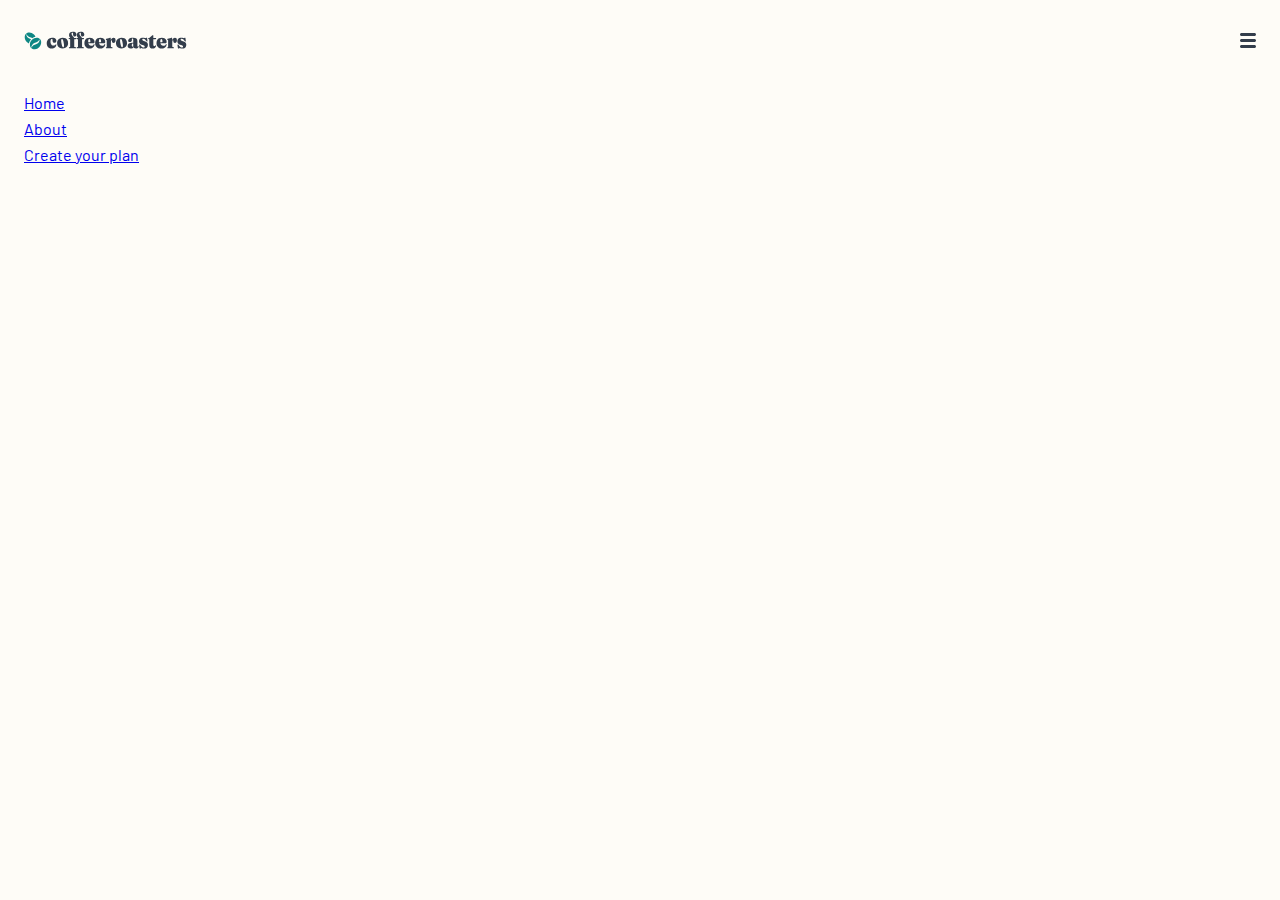
==== index.html @ bbe80b3e "initial commit" ====
<!DOCTYPE html>
<html lang="en">

<head>
  <meta charset="UTF-8">
  <meta http-equiv="X-UA-Compatible" content="IE=edge">
  <meta name="viewport" content="width=device-width, initial-scale=1.0">
  <title>Project</title>

  <link rel="stylesheet" href="css/normalize.mini.css">
  <link rel="stylesheet" href="css/styles.css">

</head>

<body>
  <div class="container">
    <header class="site-header site-header--open">
<a href="index.html" class="site-header__logo">
  <img class="site-header__logo-img" src="./img/logo-dark.svg" alt="logo of Coffee roasters" width="163" height="18">
</a>
<button class="site-header__toggler" type="button" aria-label="Site navigation toggler"></button>

<nav class="site-header__sitenav sitenav">
  <ul class="sitenav-list">
    <li class="sitenav-item">
      <a href="#" class="sitenav-link">Home</a>
    </li>
    <li class="sitenav-item">
      <a href="#" class="sitenav-link">About</a>
    </li>
    <li class="sitenav-item">
      <a href="#" class="sitenav-link">Create your plan</a>
    </li>
  </ul>
</nav>
    </header>
  </div>


<main class="site-main">
<section></section>


</main>

</body>

</html>
---- css/styles.css ----
@font-face {
  font-family: "Barlow";
  src: url("../fonts/Barlow-Regular.woff2") format("woff2"),
  url("../fonts/Barlow-Regular.woff") format("woff");
  font-weight: normal;
  font-style: normal;
  font-display: swap;
}

@font-face {
  font-family: "Fraunces";
  src: url("../fonts/Fraunces9pt-Black.woff2") format("woff2"),
  url("../fonts/Fraunces9pt-Black.woff") format("woff");
  font-weight: 900;
  font-style: normal;
  font-display: swap;
}

@font-face {
  font-family: "Barlow";
  src: url("../fonts/Barlow-Bold.woff2") format("woff2"),
  url("../fonts/Barlow-Bold.woff") format("woff");
  font-weight: bold;
  font-style: normal;
  font-display: swap;
}




:root{
--color-white:#fff;
--dark-cyan:#0E8784;
--dark-grey-blue:#333D4B;
--pale-orange:#FDD6BA;
--light-cream:#FEFCF7;
--grey:#83888F;

}

html {
  box-sizing: border-box;
  height: 100%;
  scroll-behavior: smooth;
}

*,
*::before,
*::after {
  box-sizing: inherit;
}

.container {
  width: 100%;
  max-width: 1320px;
  margin-left: auto;
  margin-right: auto;
  padding-left: 24px;
  padding-right: 24px;
}

body {
  display: flex;
  flex-direction: column;
  height: 100%;
  padding: 0;
  margin: 0;
  font-family:"Barlow", "Arial", sans-serif;
  font-style: normal;
font-weight: normal;
font-size: 16px;
line-height: 26px;
color: var(--dark-grey-blue);
  background-color: #FEFCF7;
}

img {
  max-width: 100%;
  height: auto;
}

.visually-hidden {
  position: absolute;
  width: 1px;
  height: 1px;
  margin: -1px;
  border: 0;
  padding: 0;
  clip: rect(0 0 0 0);
  overflow: hidden;
}


/* SITE-HEADER */
.site-header {
  position: relative;
  z-index: 1;
  display: flex;
  align-items: center;
  justify-content: space-between;
padding-top: 31px;
padding-bottom: 40px;
}
.site-header__logo {
  text-decoration: none;
}
.site-header__logo-img {
  display: block;
}
.site-header__toggler {
  width: 16px;
  height: 16px;
  padding: 0;
  border: 0;
  background-color: transparent;
  background-image: url("../img/hamburger-menu-icon.svg");
  background-repeat: no-repeat;
  background-position: center center;
background-size: contain;
cursor: pointer;
}

.site-header__sitenav{
  display: none;
}
.site-header--open .site-header__sitenav{
  display: block;
}

/* SITENAV */
.sitenav {
  position: absolute;
  z-index: 1;
  top:100%;
  left: -24px;
right: -24px;
padding-left: 24px;
padding-right: 24px;
}
.sitenav-list {
  padding: 0;
  margin: 0;
  list-style: none;
}
.sitenav-item {
}
.sitenav-link {
}
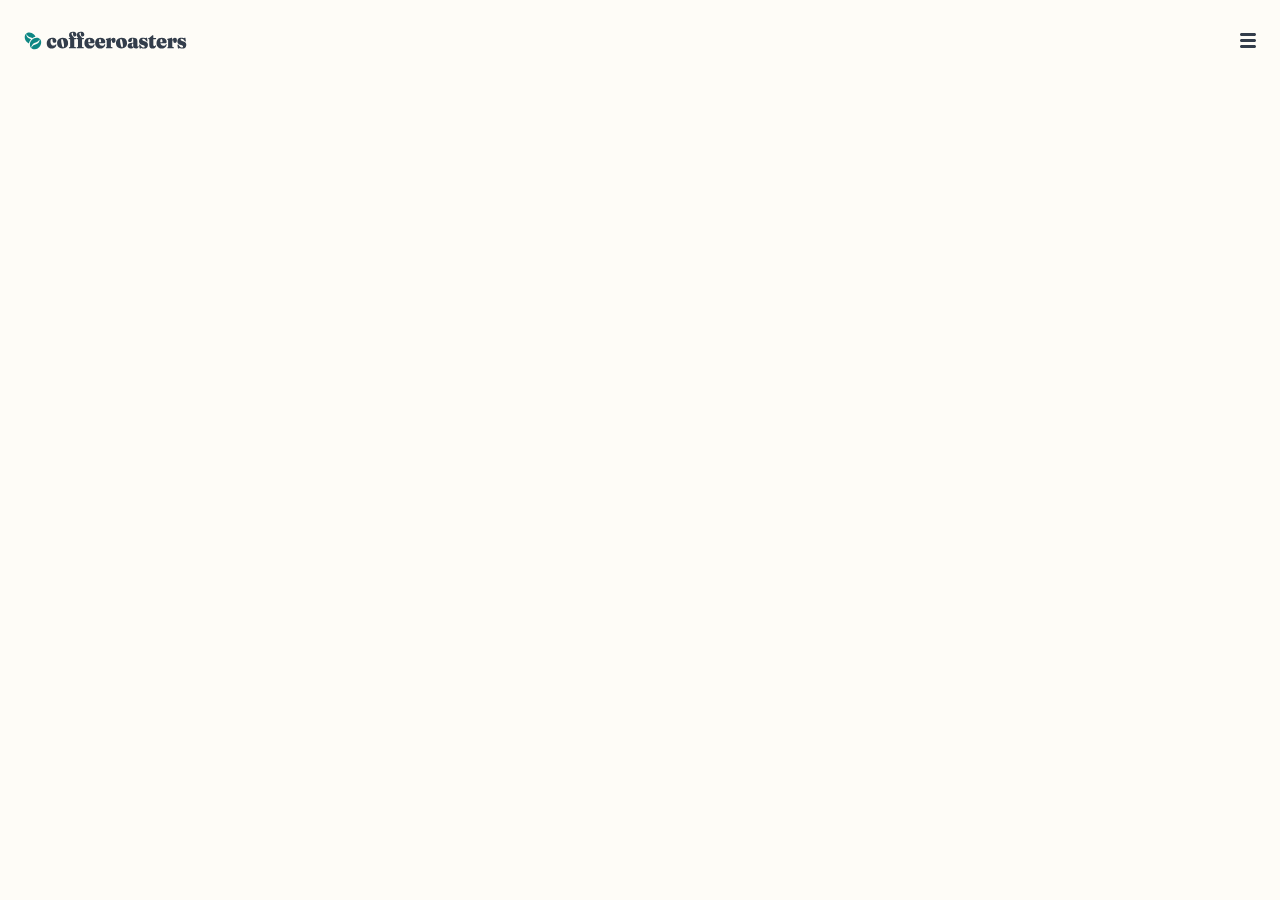
==== commit b34a6559: "add site header" ====
--- a/index.html
+++ b/index.html
@@ -14,11 +14,11 @@
 
 <body>
   <div class="container">
-    <header class="site-header site-header--open">
+    <header class="site-header">
 <a href="index.html" class="site-header__logo">
   <img class="site-header__logo-img" src="./img/logo-dark.svg" alt="logo of Coffee roasters" width="163" height="18">
 </a>
-<button class="site-header__toggler" type="button" aria-label="Site navigation toggler"></button>
+<button class="site-header__toggler js-side-header-toggler" type="button" aria-label="Site navigation toggler"></button>
 
 <nav class="site-header__sitenav sitenav">
   <ul class="sitenav-list">
@@ -43,6 +43,8 @@
 
 </main>
 
+
+<script src="./js/main.js"></script>
 </body>
 
 </html>--- a/css/styles.css
+++ b/css/styles.css
@@ -36,6 +36,7 @@
 --pale-orange:#FDD6BA;
 --light-cream:#FEFCF7;
 --grey:#83888F;
+--font-family-fancy:"Fraunces", "New Times Roman", serif;
 
 }
 
@@ -121,6 +122,10 @@
 cursor: pointer;
 }
 
+.site-header--open .site-header__toggler{
+  background-image: url("../img/close-icon.svg");
+}
+
 .site-header__sitenav{
   display: none;
 }
@@ -133,17 +138,33 @@
   position: absolute;
   z-index: 1;
   top:100%;
+  height: calc(100vh - 90px);
+  overflow: auto;
   left: -24px;
 right: -24px;
-padding-left: 24px;
-padding-right: 24px;
+padding: 40px 24px;
+font-family: var(--font-family-fancy);
+font-weight: 900;
+text-align: center;
+font-size: 24px;
+line-height: 32px;
+background-image: linear-gradient(0deg, rgba(254, 252, 247, 0.5) 0%, #FEFCF7 55.94%);
 }
 .sitenav-list {
   padding: 0;
   margin: 0;
   list-style: none;
 }
-.sitenav-item {
+.sitenav-item:not(:last-child) {
+margin-bottom: 32px;
 }
 .sitenav-link {
+  display: inline-block;
+  text-decoration: none;
+color: var(--dark-grey-blue);
+text-transform: capitalize;
+}
+
+.sitenav-link:active{
+  opacity: .6;
 }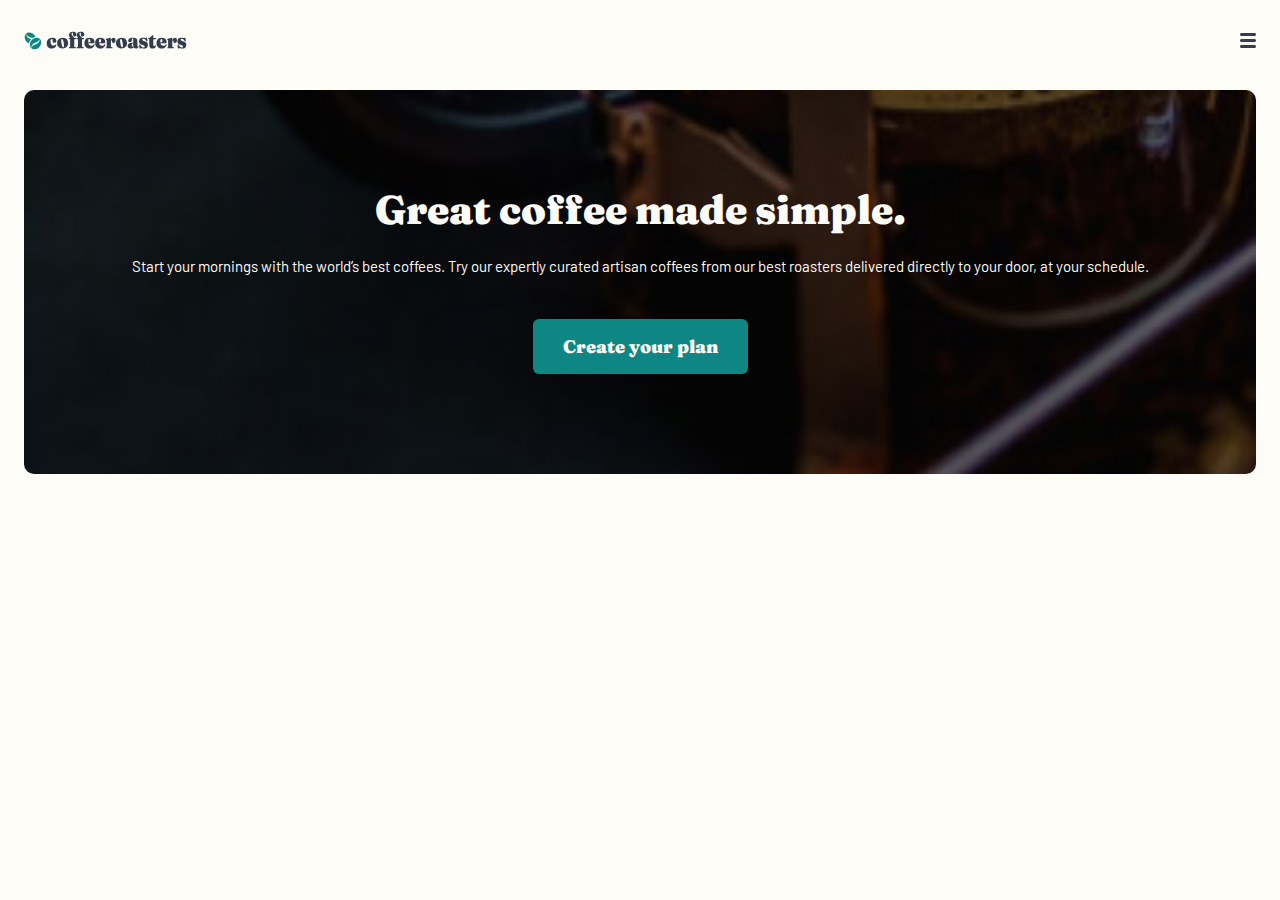
==== commit c8e252e9: "add hero section" ====
--- a/index.html
+++ b/index.html
@@ -1,5 +1,5 @@
 <!DOCTYPE html>
-<html lang="en">
+<html class="page" lang="en">
 
 <head>
   <meta charset="UTF-8">
@@ -12,14 +12,15 @@
 
 </head>
 
-<body>
-  <div class="container">
+<body class="page__body">
+  <div class="page__container container">
+    <!-- SITE-HEADER -->
     <header class="site-header">
 <a href="index.html" class="site-header__logo">
   <img class="site-header__logo-img" src="./img/logo-dark.svg" alt="logo of Coffee roasters" width="163" height="18">
 </a>
 <button class="site-header__toggler js-side-header-toggler" type="button" aria-label="Site navigation toggler"></button>
-
+<!-- NAV -->
 <nav class="site-header__sitenav sitenav">
   <ul class="sitenav-list">
     <li class="sitenav-item">
@@ -34,16 +35,24 @@
   </ul>
 </nav>
     </header>
+
+<!-- SITE-CONTENT -->
+    <main class="site-main">
+<div class="hero">
+  <div class="hero__content">
+    <h1 class="hero__heading">Great coffee made simple.</h1>
+    <p class="hero__text">Start your mornings with the world’s best coffees. Try our expertly curated artisan coffees from our best roasters delivered directly to your door, at your schedule.</p>
+    <a class="button" href="#">Create your plan</a>
   </div>
+</div>
 
 
-<main class="site-main">
-<section></section>
+    </main>
 
+    <footer class="site-footer">
 
-</main>
-
-
+    </footer>
+  </div>
 <script src="./js/main.js"></script>
 </body>
 
--- a/css/styles.css
+++ b/css/styles.css
@@ -37,6 +37,7 @@
 --light-cream:#FEFCF7;
 --grey:#83888F;
 --font-family-fancy:"Fraunces", "New Times Roman", serif;
+--font-family-barlow:"Barlow", "Arial", sans-serif;
 
 }
 
@@ -54,7 +55,7 @@
 
 .container {
   width: 100%;
-  max-width: 1320px;
+  max-width: 1328px;
   margin-left: auto;
   margin-right: auto;
   padding-left: 24px;
@@ -70,8 +71,8 @@
   font-family:"Barlow", "Arial", sans-serif;
   font-style: normal;
 font-weight: normal;
-font-size: 16px;
-line-height: 26px;
+font-size: 15px;
+line-height: 25px;
 color: var(--dark-grey-blue);
   background-color: #FEFCF7;
 }
@@ -92,7 +93,35 @@
   overflow: hidden;
 }
 
-
+/* BUTTON */
+.button{
+  display: inline-block;
+  padding: 15px 30px;
+  border: 0;
+  border-radius: 6px;
+  background-color: var(--dark-cyan);
+  text-decoration: none;
+  font-size: 18px;
+  font-family: var(--font-family-fancy);
+  color: var(--light-cream);
+transition: background-color .3s ease,
+opacity .3s ease;
+}
+
+.button:hover{
+  background-color: #66D2CF;
+}
+.button:active{
+  opacity: .6;
+}
+
+
+/* PAGE */
+.page__container{
+  flex-grow: 1;
+  display: flex;
+  flex-direction: column;
+}
 /* SITE-HEADER */
 .site-header {
   position: relative;
@@ -167,4 +196,54 @@
 
 .sitenav-link:active{
   opacity: .6;
+}
+
+/* HERO */
+.hero{
+  padding: 100px 24px;
+  border-radius: 10px;
+  background-image: url("../img/hero-mobile-bg.jpg");
+  background-repeat: no-repeat;
+  background-size: cover;
+  background-position: center center;
+}
+
+.hero__content{
+text-align: center;
+color: var(--light-cream);
+
+}
+
+.hero__heading{
+  margin-top: 0;
+  margin-bottom: 24px;
+font-size: 40px;
+line-height: 1;
+font-family: var(--font-family-fancy);
+}
+.hero__text{
+  margin-top: 0;
+  margin-bottom: 40px;
+
+}
+
+
+
+
+
+
+
+
+@media
+only screen and (-webkit-min-device-pixel-ratio: 2),
+only screen and (   min--moz-device-pixel-ratio: 2),
+only screen and (     -o-min-device-pixel-ratio: 2/1),
+only screen and (        min-device-pixel-ratio: 2),
+only screen and (                min-resolution: 192dpi),
+only screen and (                min-resolution: 2dppx) {
+/* HERO */
+.hero{
+  background-image: url("../img/hero-mobile-bg@2x.jpg");
+}
+
 }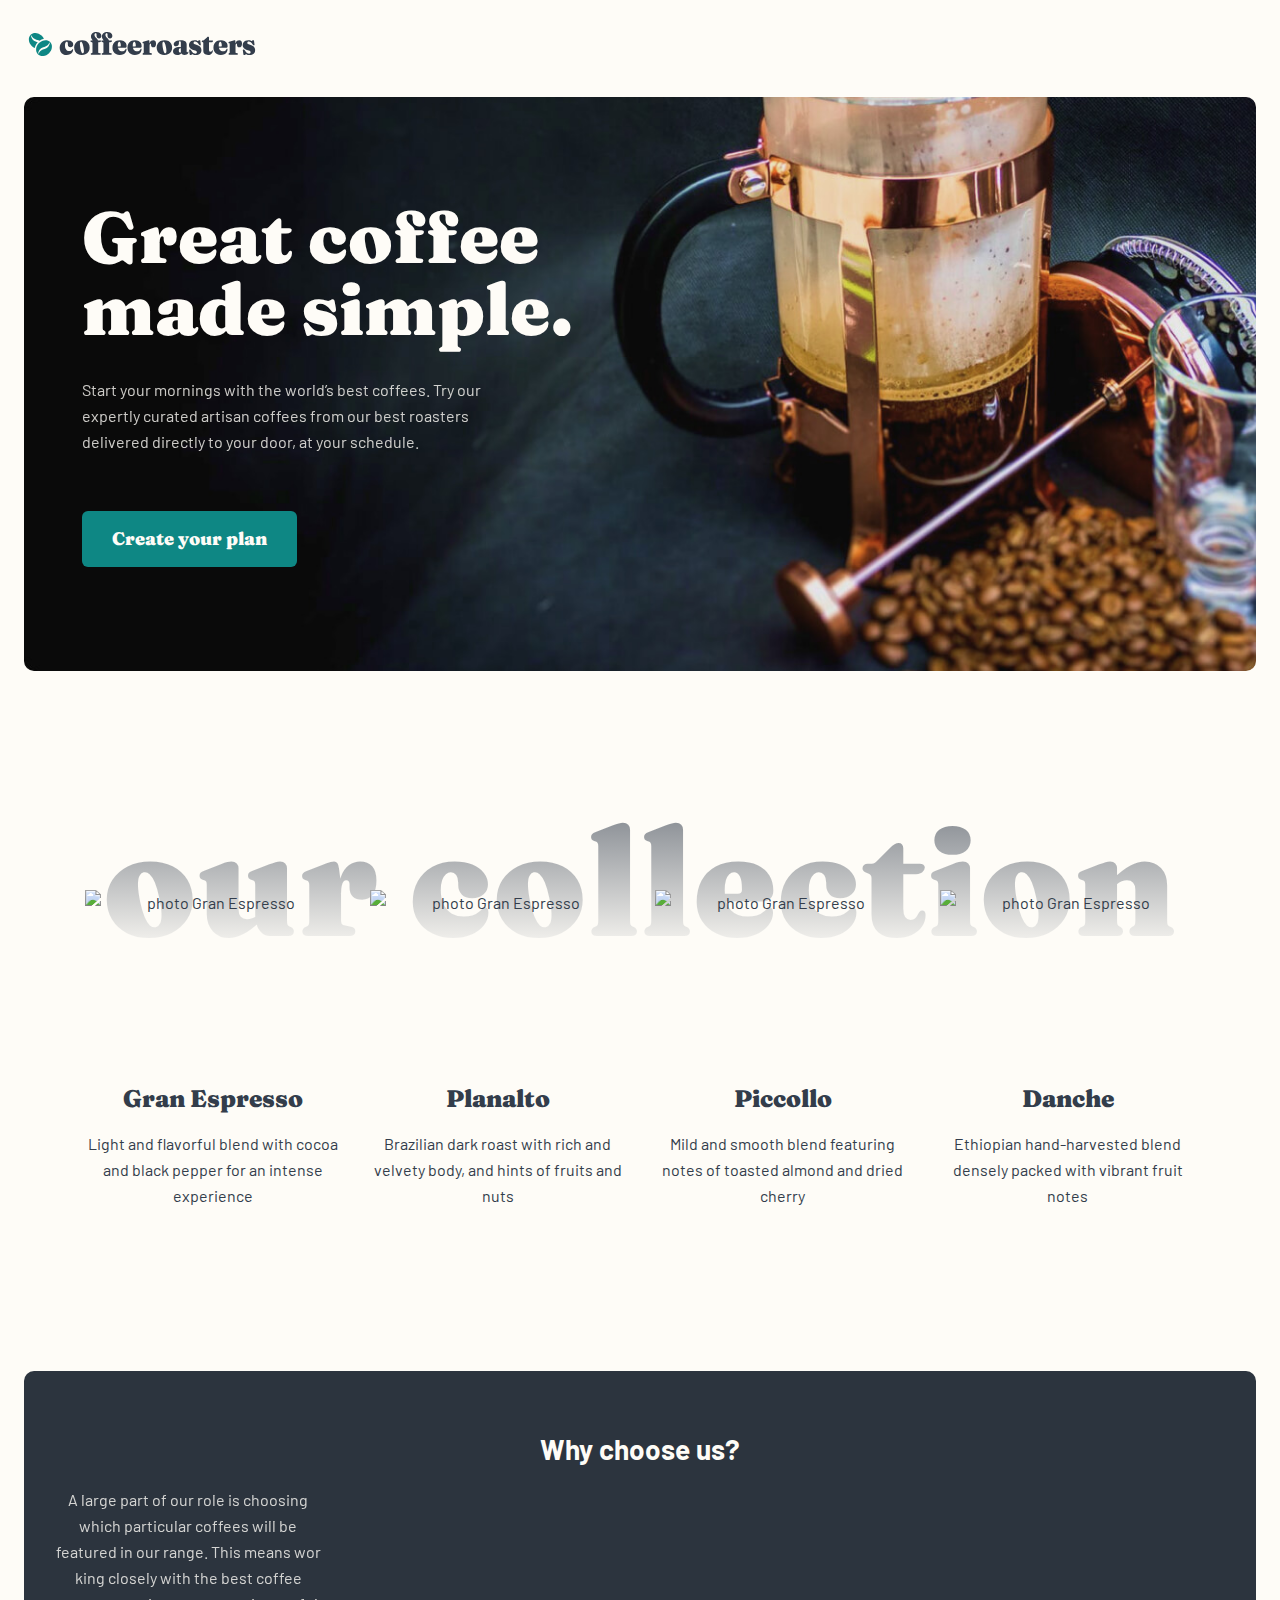
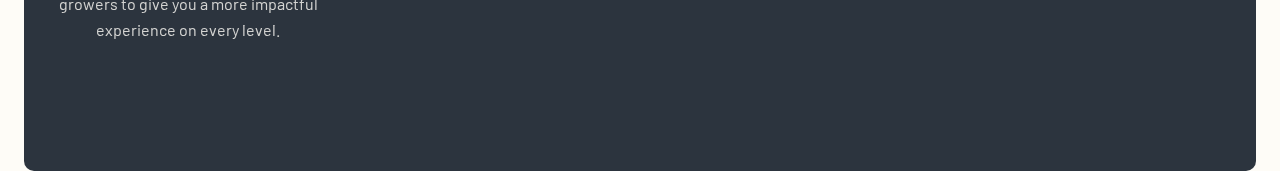
==== commit 7f654055: "add features section" ====
--- a/index.html
+++ b/index.html
@@ -5,7 +5,7 @@
   <meta charset="UTF-8">
   <meta http-equiv="X-UA-Compatible" content="IE=edge">
   <meta name="viewport" content="width=device-width, initial-scale=1.0">
-  <title>Project</title>
+  <title>Coffee Roasters</title>
 
   <link rel="stylesheet" href="css/normalize.mini.css">
   <link rel="stylesheet" href="css/styles.css">
@@ -16,44 +16,88 @@
   <div class="page__container container">
     <!-- SITE-HEADER -->
     <header class="site-header">
-<a href="index.html" class="site-header__logo">
-  <img class="site-header__logo-img" src="./img/logo-dark.svg" alt="logo of Coffee roasters" width="163" height="18">
-</a>
-<button class="site-header__toggler js-side-header-toggler" type="button" aria-label="Site navigation toggler"></button>
-<!-- NAV -->
-<nav class="site-header__sitenav sitenav">
-  <ul class="sitenav-list">
-    <li class="sitenav-item">
-      <a href="#" class="sitenav-link">Home</a>
+      <a href="index.html" class="site-header__logo">
+        <img class="site-header__logo-img" src="./img/logo-dark.svg" alt="logo of Coffee roasters" width="163" height="18">
+      </a>
+      <button class="site-header__toggler js-side-header-toggler" type="button" aria-label="Site navigation toggler"></button>
+      <!-- NAV -->
+      <nav class="site-header__sitenav sitenav">
+        <ul class="sitenav-list">
+          <li class="sitenav-item">
+            <a href="#" class="sitenav-link">Home</a>
+          </li>
+          <li class="sitenav-item">
+            <a href="#" class="sitenav-link">About</a>
+          </li>
+          <li class="sitenav-item">
+            <a href="#" class="sitenav-link">Create your plan</a>
+          </li>
+        </ul>
+      </nav>
+    </header>
+
+    <!-- SITE-CONTENT -->
+    <main class="site-main">
+      <div class="hero">
+        <div class="hero__content">
+          <h1 class="hero__heading">Great coffee made simple.</h1>
+          <p class="hero__text">Start your mornings with the world’s best coffees. Try our expertly curated artisan coffees from our best roasters delivered directly to your door, at your schedule.</p>
+          <a class="button" href="#">Create your plan</a>
+        </div>
+      </div>
+
+      <!-- COLLECTION -->
+      <section class="collection">
+<h2 class="collection__heading">our collection</h2>
+<div class="collection__list-wrapper">
+  <ul class="collection__list">
+    <li class="collection__item item-collection">
+      <img class="item-collection__img" src="./img/gran-espresso.png" alt="photo Gran Espresso" width="200" height="151">
+      <div class="item-collection__info">
+        <h3 class="item-collection__name">Gran Espresso</h3>
+        <p class="item-collection__desc">Light and flavorful blend with cocoa and black pepper for an intense experience</p>
+      </div>
     </li>
-    <li class="sitenav-item">
-      <a href="#" class="sitenav-link">About</a>
+    <li class="collection__item item-collection">
+      <img class="item-collection__img" src="./img/planalto.png" alt="photo Gran Espresso" width="200" height="151">
+      <div class="item-collection__info">
+        <h3 class="item-collection__name">Planalto</h3>
+        <p class="item-collection__desc">Brazilian dark roast with rich and velvety body, and hints of fruits and nuts</p>
+      </div>
     </li>
-    <li class="sitenav-item">
-      <a href="#" class="sitenav-link">Create your plan</a>
+    <li class="collection__item item-collection">
+      <img class="item-collection__img" src="./img/picollo.png" alt="photo Gran Espresso" width="200" height="151">
+      <div class="item-collection__info">
+        <h3 class="item-collection__name">Piccollo</h3>
+        <p class="item-collection__desc">Mild and smooth blend featuring notes of toasted almond and dried cherry </p>
+      </div>
+    </li>
+    <li class="collection__item item-collection">
+      <img class="item-collection__img" src="./img/danche.png" alt="photo Gran Espresso" width="200" height="151">
+      <div class="item-collection__info">
+        <h3 class="item-collection__name">Danche</h3>
+        <p class="item-collection__desc">Ethiopian hand-harvested blend densely packed with vibrant fruit notes</p>
+      </div>
     </li>
   </ul>
-</nav>
-    </header>
+</div>
+      </section>
 
-<!-- SITE-CONTENT -->
-    <main class="site-main">
-<div class="hero">
-  <div class="hero__content">
-    <h1 class="hero__heading">Great coffee made simple.</h1>
-    <p class="hero__text">Start your mornings with the world’s best coffees. Try our expertly curated artisan coffees from our best roasters delivered directly to your door, at your schedule.</p>
-    <a class="button" href="#">Create your plan</a>
+      <!-- FEATURES -->
+
+<section class="features">
+  <div class="features__top">
+    <h2 class="features__heading">Why choose us?</h2>
+    <p class="features__info">A large part of our role is choosing which particular coffees will be featured  in our range. This means wor king closely with the best coffee growers to give you a more impactful experience on every level.</p>
   </div>
-</div>
-
-
+</section>
     </main>
 
     <footer class="site-footer">
 
     </footer>
   </div>
-<script src="./js/main.js"></script>
+  <script src="./js/main.js"></script>
 </body>
 
 </html>--- a/css/styles.css
+++ b/css/styles.css
@@ -30,14 +30,14 @@
 
 
 :root{
---color-white:#fff;
---dark-cyan:#0E8784;
---dark-grey-blue:#333D4B;
---pale-orange:#FDD6BA;
---light-cream:#FEFCF7;
---grey:#83888F;
---font-family-fancy:"Fraunces", "New Times Roman", serif;
---font-family-barlow:"Barlow", "Arial", sans-serif;
+  --color-white:#fff;
+  --dark-cyan:#0E8784;
+  --dark-grey-blue:#333D4B;
+  --pale-orange:#FDD6BA;
+  --light-cream:#FEFCF7;
+  --grey:#83888F;
+  --font-family-fancy:"Fraunces", "New Times Roman", serif;
+  --font-family-barlow:"Barlow", "Arial", sans-serif;
 
 }
 
@@ -70,10 +70,10 @@
   margin: 0;
   font-family:"Barlow", "Arial", sans-serif;
   font-style: normal;
-font-weight: normal;
-font-size: 15px;
-line-height: 25px;
-color: var(--dark-grey-blue);
+  font-weight: normal;
+  font-size: 15px;
+  line-height: 25px;
+  color: var(--dark-grey-blue);
   background-color: #FEFCF7;
 }
 
@@ -102,10 +102,13 @@
   background-color: var(--dark-cyan);
   text-decoration: none;
   font-size: 18px;
+  font-weight: 900;
   font-family: var(--font-family-fancy);
   color: var(--light-cream);
-transition: background-color .3s ease,
-opacity .3s ease;
+  transition: background-color .3s ease,
+  opacity .3s ease;
+  white-space: nowrap;
+  text-align: center;
 }
 
 .button:hover{
@@ -129,8 +132,8 @@
   display: flex;
   align-items: center;
   justify-content: space-between;
-padding-top: 31px;
-padding-bottom: 40px;
+  padding-top: 31px;
+  padding-bottom: 40px;
 }
 .site-header__logo {
   text-decoration: none;
@@ -147,8 +150,8 @@
   background-image: url("../img/hamburger-menu-icon.svg");
   background-repeat: no-repeat;
   background-position: center center;
-background-size: contain;
-cursor: pointer;
+  background-size: contain;
+  cursor: pointer;
 }
 
 .site-header--open .site-header__toggler{
@@ -170,14 +173,14 @@
   height: calc(100vh - 90px);
   overflow: auto;
   left: -24px;
-right: -24px;
-padding: 40px 24px;
-font-family: var(--font-family-fancy);
-font-weight: 900;
-text-align: center;
-font-size: 24px;
-line-height: 32px;
-background-image: linear-gradient(0deg, rgba(254, 252, 247, 0.5) 0%, #FEFCF7 55.94%);
+  right: -24px;
+  padding: 40px 24px;
+  font-family: var(--font-family-fancy);
+  font-weight: 900;
+  text-align: center;
+  font-size: 24px;
+  line-height: 32px;
+  background-image: linear-gradient(0deg, rgba(254, 252, 247, 0.5) 0%, #FEFCF7 55.94%);
 }
 .sitenav-list {
   padding: 0;
@@ -185,13 +188,13 @@
   list-style: none;
 }
 .sitenav-item:not(:last-child) {
-margin-bottom: 32px;
+  margin-bottom: 32px;
 }
 .sitenav-link {
   display: inline-block;
   text-decoration: none;
-color: var(--dark-grey-blue);
-text-transform: capitalize;
+  color: var(--dark-grey-blue);
+  text-transform: capitalize;
 }
 
 .sitenav-link:active{
@@ -200,6 +203,7 @@
 
 /* HERO */
 .hero{
+  margin-bottom: 120px;
   padding: 100px 24px;
   border-radius: 10px;
   background-image: url("../img/hero-mobile-bg.jpg");
@@ -209,30 +213,99 @@
 }
 
 .hero__content{
-text-align: center;
-color: var(--light-cream);
-
+  text-align: center;
+  color: var(--light-cream);
 }
 
 .hero__heading{
   margin-top: 0;
   margin-bottom: 24px;
-font-size: 40px;
-line-height: 1;
-font-family: var(--font-family-fancy);
+  font-size: 40px;
+  line-height: 1;
+  font-family: var(--font-family-fancy);
 }
 .hero__text{
   margin-top: 0;
   margin-bottom: 40px;
-
-}
-
-
-
-
-
-
-
+  opacity: 0.8;
+}
+
+/* COLLECTION */
+.collection{
+  margin-bottom: 120px;
+}
+.collection__heading{
+  text-transform: lowercase;
+font-family: var(--font-family-fancy);
+font-size: 40px;
+line-height: 72px;
+text-align: center;
+background-color: var(--grey);
+-webkit-background-clip: text;
+-webkit-text-fill-color: transparent;
+background-image: linear-gradient(180deg, rgba(254, 252, 247, 0.0001) 0%, #FEFCF7 100%);
+margin-top: 0;
+margin-bottom: 13px;
+}
+
+.collection__list{
+  padding: 0;
+  margin: 0;
+  list-style: none;
+}
+
+.collection__item:not(:last-child){
+  margin-bottom: 48px;
+}
+
+.item-collection{
+  display: flex;
+  flex-direction: column;
+  align-items: center;
+  text-align: center;
+}
+.item-collection__img{
+  margin-bottom: 24px;
+}
+
+.item-collection__name{
+  margin-top: 0;
+  margin-bottom: 16px;
+  font-family: var(--font-family-fancy);
+  font-weight: 900;
+  font-size: 24px;
+  line-height: 32px;
+}
+.item-collection__info{
+  margin-top: 0;
+  max-width: 282px;
+  margin-left: auto;
+  margin-right: auto;
+}
+
+/* FEATURES */
+.features__top{
+  padding: 64px 24px;
+  text-align: center;
+background-color: #2C343E;
+color: var(--light-cream);
+border-radius: 10px;
+}
+.features__heading{
+  font-weight: 900;
+  font-size: 28px;
+  line-height: 28px;
+  margin-top: 0;
+  margin-bottom: 24px;
+}
+
+.features__info{
+  max-width: 280px;
+  margin-top: 0;
+  margin-bottom: 64px;
+  opacity: 0.8;
+
+}
 
 @media
 only screen and (-webkit-min-device-pixel-ratio: 2),
@@ -241,9 +314,214 @@
 only screen and (        min-device-pixel-ratio: 2),
 only screen and (                min-resolution: 192dpi),
 only screen and (                min-resolution: 2dppx) {
-/* HERO */
+  /* HERO */
+  .hero{
+    background-image: url("../img/hero-mobile-bg@2x.jpg");
+  }
+
+}
+
+
+/* MEDIA QUERY */
+@media only screen and (min-width: 540px) {
+  /* HERO */
+  .hero{
+    background-position: center top;
+  }
+
+  /* COLLECTION */
+.collection__heading{
+  font-size: 60px;
+  line-height: 1;
+}
+.collection__list{
+  margin-top: -48px;
+}
+  .item-collection{
+flex-direction: row;
+text-align: left;
+justify-content: center;
+  }
+
+  .item-collection__info{
+    margin-right: 0;
+    margin-left: 36px;
+  }
+.collection__item:not(:last-child){
+  margin-bottom: 32px;
+}
+
+  .item-collection__img{
+    margin-bottom: 0;
+  }
+}
+
+@media only screen and (min-width: 740px) {
+.collection__heading{
+font-size: 96px;
+line-height: 72px;
+}
+
+}
+@media only screen and (min-width: 768px) {
+  /* SITE-HEADER */
+  .site-header__logo-img{
+    width: 236px;
+    height: 26px;
+    }
+  .site-header__toggler{
+    display: none;
+  }
+
+  .sitenav-list {
+    padding: 0;
+    margin: 0;
+    list-style: none;
+    display: flex;
+    align-items: center;
+  }
+  .sitenav-item:not(:last-child) {
+    margin-bottom: 0px;
+  margin-right: 32px;
+  }
+  .sitenav-link {
+    display: inline-block;
+    text-decoration: none;
+    color: var(--grey);
+    text-transform: uppercase;
+  }
+
+  .sitenav-link:active{
+    opacity: .6;
+  }
+
+
+  /* HERO */
+  .hero{
+    margin-bottom: 144px;
+    padding: 104px 58px;
+    background-image: url("../img/hero-tablet-bg.jpg");
+    background-position: center center;
+  }
+  .hero__content{
+    max-width: 400px;
+    text-align: left;
+  }
+
+  .hero__heading{
+    font-size: 48px;
+  }
+
+
+  /* COLLECTION */
+  .collection{
+    margin-bottom: 144px;
+  }
+.item-collection__img{
+  width: 255px;
+  height: 193px;
+}
+
+
+  @media
+  only screen and (-webkit-min-device-pixel-ratio: 2),
+  only screen and (   min--moz-device-pixel-ratio: 2),
+  only screen and (     -o-min-device-pixel-ratio: 2/1),
+  only screen and (        min-device-pixel-ratio: 2),
+  only screen and (                min-resolution: 192dpi),
+  only screen and (                min-resolution: 2dppx) {
+    /* HERO */
+    .hero{
+      background-image: url("../img/hero-tablet-bg@2x.jpg");
+    }
+
+  }
+}
+
+@media only screen and (min-width: 1000px) {
+body{
+  font-size: 16px;
+  line-height: 26px;
+}
+
+.site-header__logo-img{
+width: 236px;
+height: 26px;
+}
+
 .hero{
-  background-image: url("../img/hero-mobile-bg@2x.jpg");
-}
-
-}+  margin-bottom: 136px;
+  background-image: url("../img/hero-desktop-bg.jpg");
+}
+  .hero__content{
+    max-width: 500px;
+  }
+
+  .hero__heading{
+    margin-bottom: 32px;
+    font-size: 72px;
+  }
+.hero__text{
+  max-width: 435px;
+  margin-bottom: 56px;
+}
+
+/* COLLECTION */
+
+.collection__list-wrapper{
+  max-width: 1110px;
+  margin-left: auto;
+  margin-right: auto;
+}
+.collection__list{
+  display: flex;
+  align-items: flex-start;
+  flex-wrap: wrap;
+  margin-left: -30px;
+  margin-bottom: -30px;
+}
+.collection__item{
+  flex-shrink: 0;
+  width: calc(100%/4 - 30px);
+  margin-bottom: 30px;
+  margin-left: 30px;
+}
+.collection__item:last-child{
+  margin-bottom: 30px;
+}
+.item-collection{
+flex-direction: column;
+text-align: center;
+align-items: center;
+}
+.item-collection__info{
+  margin-left: 0;
+}
+  @media
+  only screen and (-webkit-min-device-pixel-ratio: 2),
+  only screen and (   min--moz-device-pixel-ratio: 2),
+  only screen and (     -o-min-device-pixel-ratio: 2/1),
+  only screen and (        min-device-pixel-ratio: 2),
+  only screen and (                min-resolution: 192dpi),
+  only screen and (                min-resolution: 2dppx) {
+
+      .hero{
+        background-image: url("../img/hero-desktop-bg@2x.jpg");
+    }
+  }
+
+}
+
+
+
+
+@media only screen and (min-width: 1150px) {
+ /* COLLECTION */
+.collection__heading{
+  font-size: 150px;
+  line-height: 1;
+}
+.collection__list{
+   margin-top: -80px;
+}
+}
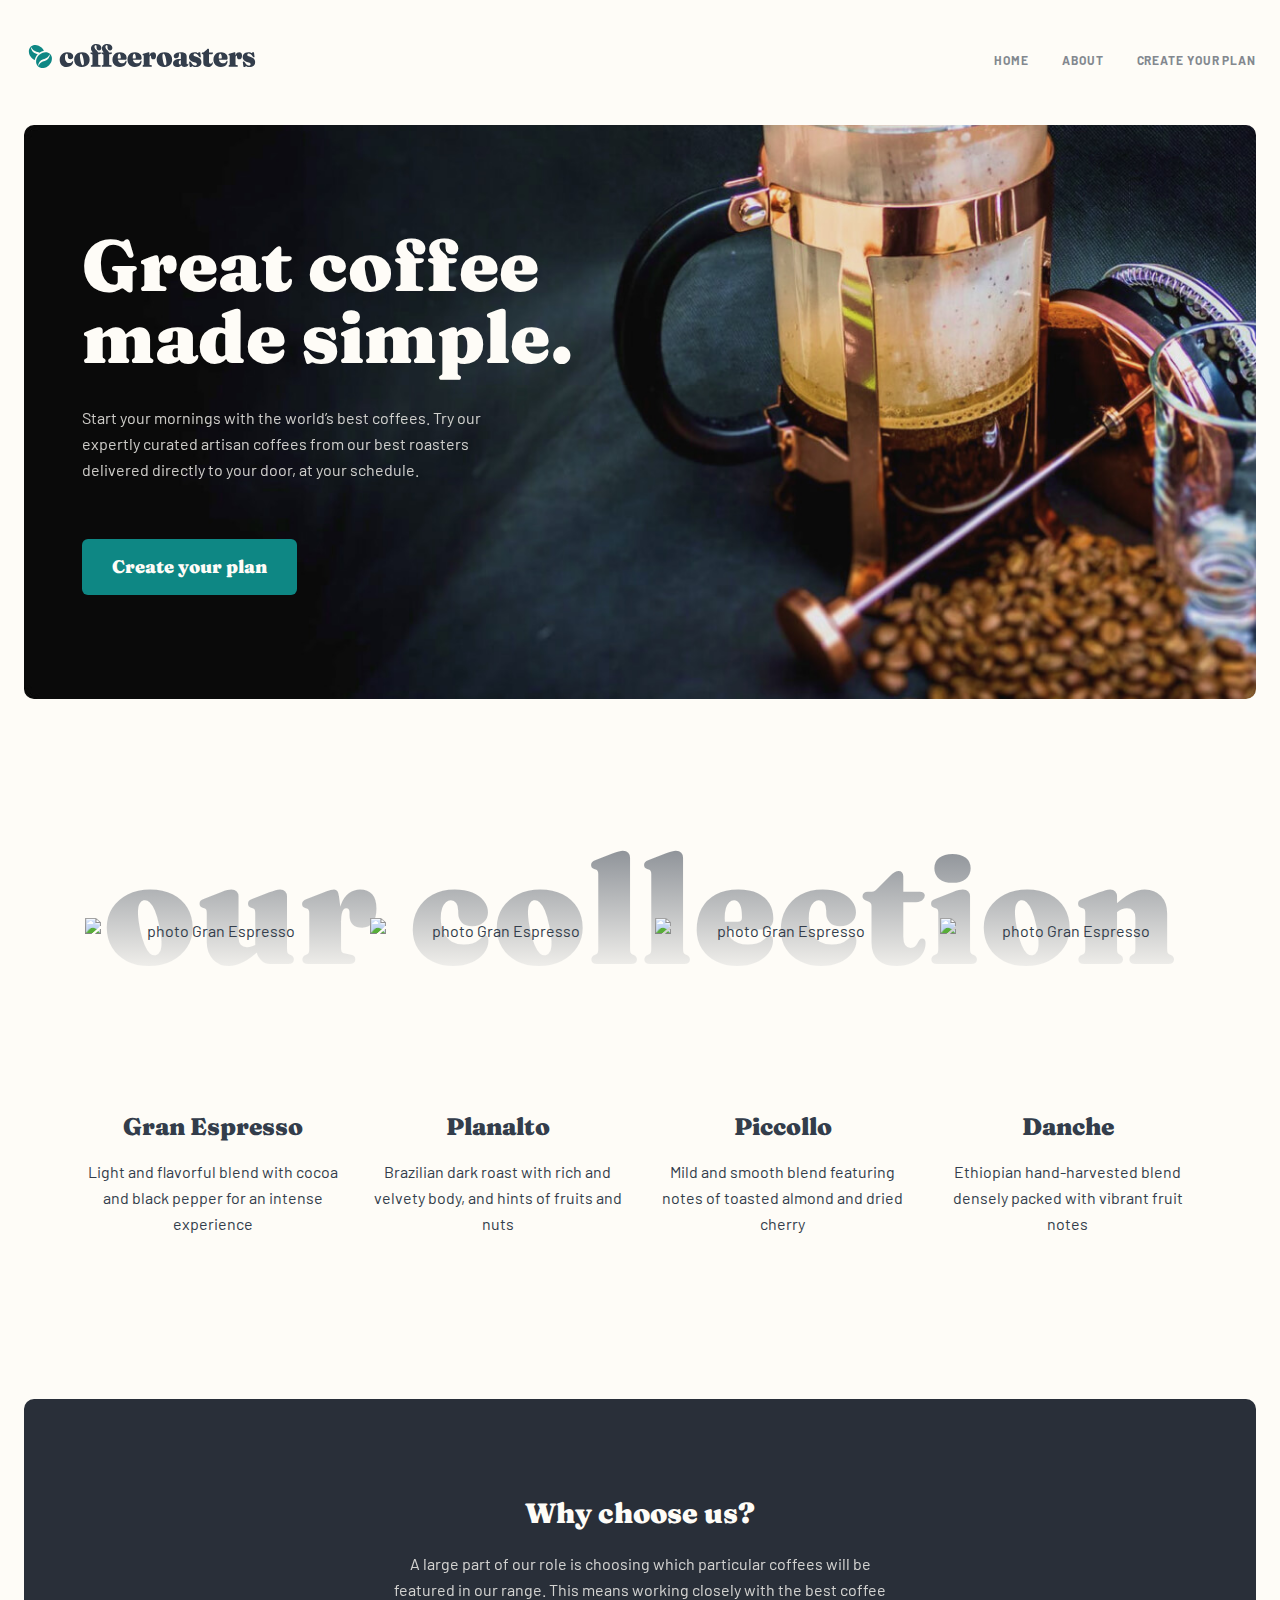
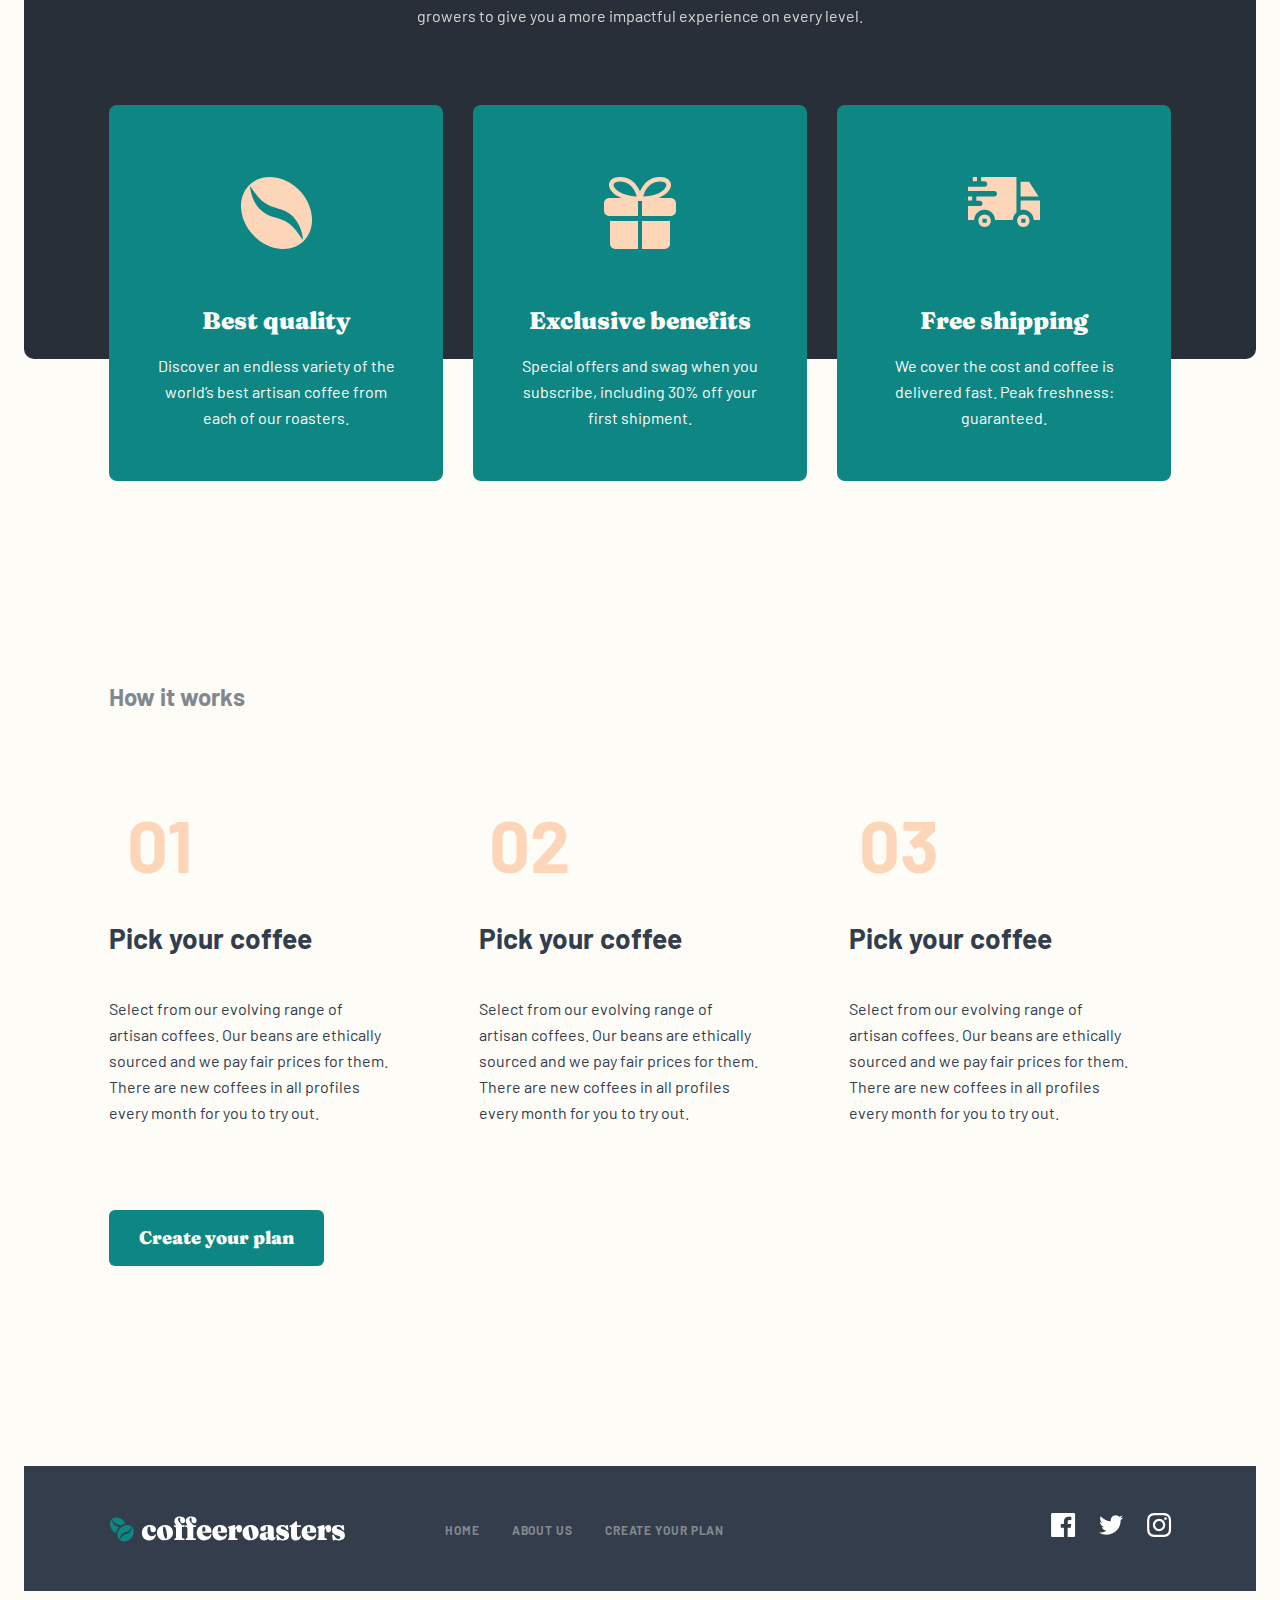
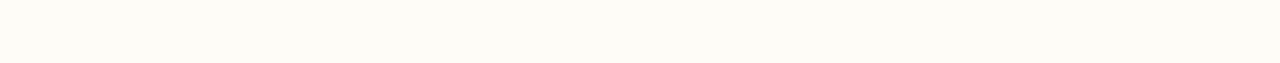
==== commit 24df5a70: "add work section and footer" ====
--- a/index.html
+++ b/index.html
@@ -84,18 +84,116 @@
       </section>
 
       <!-- FEATURES -->
-
-<section class="features">
-  <div class="features__top">
-    <h2 class="features__heading">Why choose us?</h2>
-    <p class="features__info">A large part of our role is choosing which particular coffees will be featured  in our range. This means wor king closely with the best coffee growers to give you a more impactful experience on every level.</p>
+      <section class="features">
+        <div class="features-top">
+          <h2 class="features__heading">Why choose us?</h2>
+          <p class="features__info">A large part of our role is choosing which particular coffees will be featured in our range. This means working closely with the best coffee growers to give you a more impactful experience on every level.</p>
+        </div>
+        <ul class="features__list">
+          <li class="features__item item-feature features__item--quality ">
+            <div class="item-feature__box">
+              <h3 class="item-feature__heading">Best quality</h3>
+              <p class="item-feature__info">Discover an endless variety of the world’s best artisan coffee from each of our roasters.</p>
+            </div>
+          </li>
+          <li class="features__item item-feature features__item--benefits">
+            <div class="item-feature__box">
+              <h3 class="item-feature__heading">Exclusive benefits</h3>
+              <p class="item-feature__info">Special offers and swag when you subscribe, including 30% off your first shipment.</p>
+            </div>
+          </li>
+          <li class="features__item item-feature features__item--shipping">
+            <div class="item-feature__box">
+              <h3 class="item-feature__heading">Free shipping</h3>
+              <p class="item-feature__info">We cover the cost and coffee is delivered fast. Peak freshness: guaranteed.</p>
+            </div>
+          </li>
+        </ul>
+      </section>
+
+<!-- HOW IT WORKS -->
+<section class="work-process">
+  <h2 class="work-process__heading">How it works</h2>
+
+  <ol class="work-process__list">
+    <li class="work-proces__item item-process">
+      <div class="item-process__box">
+        <h3 class="item-process__heading">Pick your coffee</h3>
+        <p class="item-process__info">Select from our evolving range of artisan coffees. Our beans are ethically sourced and we pay fair prices for them. There are new coffees in all profiles every month for you to try out.</p>
+      </div>
+    </li>
+    <li class="work-proces__item item-process">
+      <div class="item-process__box">
+        <h3 class="item-process__heading">Pick your coffee</h3>
+        <p class="item-process__info">Select from our evolving range of artisan coffees. Our beans are ethically sourced and we pay fair prices for them. There are new coffees in all profiles every month for you to try out.</p>
+      </div>
+    </li>
+    <li class="work-proces__item item-process">
+      <div class="item-process__box">
+        <h3 class="item-process__heading">Pick your coffee</h3>
+        <p class="item-process__info">Select from our evolving range of artisan coffees. Our beans are ethically sourced and we pay fair prices for them. There are new coffees in all profiles every month for you to try out.</p>
+      </div>
+    </li>
+  </ol>
+
+  <div class="work-process__link-box">
+    <a class="button" href="#">Create your plan</a>
   </div>
 </section>
+
+
+
     </main>
 
-    <footer class="site-footer">
-
-    </footer>
+<!-- FOOTER -->
+<footer class="footer">
+  <div class="footer__wrapper">
+    <a href="index.html" class="footer__logo logo">
+      <img class="logo__img" src="img/logo-white.svg" width="217" height="24" alt="logo of company">
+    </a>
+    <ul class="footer__list">
+      <li class="footer__item">
+        <a class="footer__link" href="index.html">home</a>
+      </li>
+      <li class="footer__item">
+        <a class="footer__link" href="about.html">about us</a>
+      </li>
+      <li class="footer__item">
+        <a class="footer__link" href="plan.html">create your plan</a>
+      </li>
+    </ul>
+
+    <ul class="social social__list">
+      <li class="social__item">
+        <a class="social__link social--facebook" href="#" target="_blank">
+          <svg width="25" height="24" fill="currentColor" xmlns="http://www.w3.org/2000/svg">
+            <path
+            d="M22.7752 0h-21.35C.6932 0 .1002.593.1002 1.325v21.351c0 .731.593 1.324 1.325 1.324h11.495v-9.294h-3.128v-3.622h3.128V8.413c0-3.1 1.893-4.788 4.659-4.788 1.325 0 2.463.099 2.795.143v3.24l-1.918.001c-1.504 0-1.795.715-1.795 1.763v2.313h3.587l-.467 3.622h-3.12V24h6.116c.73 0 1.323-.593 1.323-1.325V1.325c0-.732-.593-1.325-1.325-1.325z" />
+          </svg>
+        </a>
+      </li>
+      <li class="social__item">
+        <a class="social__link social--twitter" href="#" target="_blank">
+          <svg width="25" height="20" fill="currentColor" xmlns="http://www.w3.org/2000/svg">
+            <path
+            d="M24.1002 2.557c-.883.392-1.832.656-2.828.775 1.017-.609 1.798-1.574 2.165-2.724-.951.564-2.005.974-3.127 1.195a4.9156 4.9156 0 00-3.594-1.555c-3.179 0-5.515 2.966-4.797 6.045-4.091-.205-7.719-2.165-10.148-5.144-1.29 2.213-.669 5.108 1.523 6.574a4.903 4.903 0 01-2.229-.616c-.054 2.281 1.581 4.415 3.949 4.89-.693.188-1.452.232-2.224.084.626 1.956 2.444 3.379 4.6 3.419-2.07 1.623-4.678 2.348-7.29 2.04 2.179 1.397 4.768 2.212 7.548 2.212 9.142 0 14.307-7.721 13.995-14.646.962-.695 1.797-1.562 2.457-2.549z" />
+          </svg>
+        </a>
+      </li>
+      <li class="social__item">
+        <a class="social__link social--instagram" href="#" target="_blank">
+          <svg width="25" height="24" fill="currentColor" xmlns="http://www.w3.org/2000/svg">
+            <path fill-rule="evenodd" clip-rule="evenodd"
+            d="M12.1002 0c-3.259 0-3.667.014-4.947.072-4.358.2-6.78 2.618-6.98 6.98C.1142 8.333.1002 8.741.1002 12c0 3.259.014 3.668.072 4.948.2 4.358 2.618 6.78 6.98 6.98 1.281.058 1.689.072 4.948.072 3.259 0 3.668-.014 4.948-.072 4.354-.2 6.782-2.618 6.979-6.98.059-1.28.073-1.689.073-4.948 0-3.259-.014-3.667-.072-4.947-.196-4.354-2.617-6.78-6.979-6.98-1.281-.059-1.69-.073-4.949-.073zm0 2.163c3.204 0 3.584.012 4.85.07 3.252.148 4.771 1.691 4.919 4.919.058 1.265.069 1.645.069 4.849 0 3.205-.012 3.584-.069 4.849-.149 3.225-1.664 4.771-4.919 4.919-1.266.058-1.644.07-4.85.07-3.204 0-3.584-.012-4.849-.07-3.26-.149-4.771-1.699-4.919-4.92-.058-1.265-.07-1.644-.07-4.849 0-3.204.013-3.583.07-4.849.149-3.227 1.664-4.771 4.919-4.919 1.266-.057 1.645-.069 4.849-.069zM5.9382 12c0-3.403 2.759-6.162 6.162-6.162s6.162 2.759 6.162 6.162c0 3.404-2.759 6.163-6.162 6.163s-6.162-2.76-6.162-6.163zm6.162 4c-2.209 0-4-1.79-4-4 0-2.209 1.791-4 4-4s4 1.791 4 4c0 2.21-1.791 4-4 4zm4.965-10.405c0-.795.645-1.44 1.441-1.44.795 0 1.439.645 1.439 1.44 0 .795-.644 1.44-1.439 1.44-.796 0-1.441-.645-1.441-1.44z" />
+          </svg>
+        </a>
+      </li>
+    </ul>
+
+  </div>
+</footer>
+
+
   </div>
   <script src="./js/main.js"></script>
 </body>
--- a/css/styles.css
+++ b/css/styles.css
@@ -138,6 +138,11 @@
 .site-header__logo {
   text-decoration: none;
 }
+
+.site-header__logo:active{
+opacity: .6;
+}
+
 .site-header__logo-img {
   display: block;
 }
@@ -283,29 +288,280 @@
   margin-right: auto;
 }
 
-/* FEATURES */
-.features__top{
-  padding: 64px 24px;
-  text-align: center;
-background-color: #2C343E;
-color: var(--light-cream);
-border-radius: 10px;
-}
-.features__heading{
+.features-top {
+  position: relative;
+  padding: 64px 24px 24px;
+  border-radius: 10px 10px 0 0;
+  background-color: #2C343E;
+  color: var(--light-cream);
+  text-align: center;
+}
+
+.features-top::after{
+  content: '';
+  position: absolute;
+  top: 100%;
+  left: 0;
+  right: 0;
+  height: 630px;
+  background-color: #282F38;
+  z-index: -1;
+  border-radius: 0 0 10px 10px;
+
+}
+
+.features__heading {
+  margin-top: 0;
+  margin-bottom: 24px;
+  font-family: var(--font-family-fancy);
+  font-size: 28px;
+  line-height: 1;
+}
+
+.features__info {
+  margin-top: 0;
+  margin-bottom: 0;
+  font-weight: normal;
+  color: var(--light-cream);
+  opacity: .8;
+}
+
+.features__list {
+  margin: 0;
+  padding: 36px 24px 0;
+  display: flex;
+  flex-direction: column;
+  list-style: none;
+}
+
+.features__item {
+  border-radius: 8px;
+  padding: 72px 12px 50px;
+  position: relative;
+  text-align: center;
+}
+.features__item:not(:last-child){
+  margin-bottom: 24px;
+}
+
+.features__item::before{
+  flex-shrink: 0;
+  margin-bottom: 56px;
+  content: '';
+  width: 72px;
+  height: 72px;
+  background-repeat: no-repeat;
+  display: block;
+}
+
+.features__item--quality::before {
+  background-image: url("../img/coffee-icon.svg");
+}
+
+.features__item--benefits::before {
+  background-image: url("../img/gift-icon.svg");
+}
+
+.features__item--shipping::before {
+  background-image: url("../img/car-icon.svg");
+}
+
+
+.features__item:not(:last-child){
+  margin-bottom: 24px;
+}
+
+.item-feature {
+  display: flex;
+  flex-direction: column;
+  align-items: center;
+  text-align: center;
+  background-color: var(--dark-cyan);
+  color: var(--light-cream);
+}
+
+.item-feature__heading {
+  margin-top: 0;
+  margin-bottom: 24px;
+  font-weight: 900;
+  font-size: 24px;
+  line-height: 32px;
+  font-family: var(--font-family-fancy);
+}
+
+.item-feature__info {
+  margin:0;
+  padding-left: 20px;
+  padding-right: 20px;
+}
+
+/* WORK PROCESS */
+.work-process {
+  padding-top: 120px;
+  padding-bottom: 120px;
+}
+
+.work-process__heading {
+  margin-top: 0;
+  margin-bottom: 80px;
+  font-style: normal;
+  font-weight: 900;
+  font-size: 24px;
+  line-height: 32px;
+  font-family: var(--secondary-font);
+  color: var(--grey);
+  text-align: center;
+}
+
+.work-process__list {
+  margin: 0;
+  padding: 0;
+  margin-bottom: 80px;
+  list-style: none;
+  counter-reset: steps;
+}
+
+.work-proces__item {
+  display: flex;
+  flex-direction: column;
+  align-items: center;
+  text-align: center;
+  counter-increment: steps;
+}
+
+.work-proces__item:not(:last-child){
+  margin-bottom: 56px;
+}
+
+.work-proces__item::before {
+  width: 100px;
+  margin-bottom: 24px;
+  content: '0'  counter(steps);
+  font-family: var(--secondary-font);
+  font-weight: 900;
+  font-size: 72px;
+  line-height: 72px;
+  color: var(--pale-orange);
+  text-align: center;
+  display: block;
+
+}
+
+.item-process__heading {
+  margin-top: 0;
+  margin-bottom: 24px;
+  font-family: var(--secondary-font);
+  color: var(--dark-grey-blue);
   font-weight: 900;
   font-size: 28px;
-  line-height: 28px;
+  line-height: 32px;
+}
+
+.item-process__info {
   margin-top: 0;
+  margin-bottom: 0;
+}
+.work-process__link-box{
+  text-align: center;
+}
+
+/* FOOTER */
+
+.footer {
+  padding-top: 20px;
+  padding-bottom: 72px;
+}
+
+.footer__wrapper {
+  padding: 55px;
+  background-color: var(--dark-grey-blue);
+  display: flex;
+  flex-direction: column;
+  align-items: center;
+}
+
+.footer__logo {
+  display: flex;
+  margin-bottom: 48px;
+  cursor: pointer;
+  transition: opacity 0.3s ease;
+}
+
+.footer__logo:hover{
+  opacity: 0.8;
+}
+
+.footer__logo:active{
+  opacity: 0.6;
+}
+.logo__img {
+  display: block;
+}
+
+.footer__list {
+  margin: 0;
+  padding: 0;
+  margin-bottom: 50px;
+  list-style: none;
+  text-align: center;
+}
+
+.footer__item:not(:last-child){
   margin-bottom: 24px;
 }
 
-.features__info{
-  max-width: 280px;
-  margin-top: 0;
-  margin-bottom: 64px;
-  opacity: 0.8;
-
-}
+.footer__link{
+  font-family: "Barlow";
+  font-style: normal;
+  font-weight: bold;
+  font-size: 12px;
+  line-height: 15px;
+  font-size: 12px;
+  line-height: 15px;
+  letter-spacing: 0.9px;
+  text-transform: uppercase;
+  color: var(--grey);
+  text-decoration: none;
+  transition: color 0.3s ease, opacity 0.3s ease;
+}
+
+.footer__link:hover{
+  color: white;
+}
+
+.footer__link:active{
+  opacity: 0.6;
+}
+
+.social__list {
+  margin: 0;
+  padding: 0;
+  list-style: none;
+  display: flex;
+}
+
+.social__item:not(:last-child) {
+  margin-right: 24px;
+}
+
+.social__link {
+  width: 24px;
+  height: 24px;
+  display: inline-block;
+  background-repeat: no-repeat;
+  background-position: center center;
+  color: #fff;
+  transition: color 0.3s ease, opacity 0.6s ease;
+}
+
+.social__link:hover{
+  color: var(--pale-orange);
+}
+
+.social__link:active{
+  opacity: 0.6;
+}
+
 
 @media
 only screen and (-webkit-min-device-pixel-ratio: 2),
@@ -356,47 +612,94 @@
   }
 }
 
+
 @media only screen and (min-width: 740px) {
-.collection__heading{
-font-size: 96px;
-line-height: 72px;
-}
-
+  .collection__heading{
+    font-size: 96px;
+    line-height: 72px;
+  }
+
+  /* TABLET */
 }
 @media only screen and (min-width: 768px) {
-  /* SITE-HEADER */
-  .site-header__logo-img{
+   /* SITE-HEADER TABLET  */
+
+   .site-header {
+    position: relative;
+    padding-top: 40px;
+    padding-bottom: 53px;
+    display: flex;
+    justify-content: space-between;
+    align-items: center;
+  }
+
+
+
+  .logo {
+    display: inline-block;
+    text-decoration: none;
+  }
+
+  .logo__img {
+    display: block;
     width: 236px;
     height: 26px;
-    }
-  .site-header__toggler{
+  }
+
+  .site-header__toggler {
     display: none;
-  }
-
-  .sitenav-list {
-    padding: 0;
-    margin: 0;
-    list-style: none;
+
+  }
+
+  .sitenav {
+    position: static;
     display: flex;
     align-items: center;
-  }
+    top: 0%;
+    left: 0;
+    right: 0;
+    padding: 0;
+    height: auto;
+    text-align: center;
+    transform: translateY(0px);
+    background-image: linear-gradient(0deg, rgba(254, 252, 247, 0.504981) 0%, #FEFCF7 55.94%);
+    font-family: var(--main-font);
+    transition: transform 0s ease;
+    overflow: visible;
+  }
+
+  .sitenav-list {
+    display: flex;
+    margin: 0;
+    padding: 0;
+    list-style: none;
+  }
+
   .sitenav-item:not(:last-child) {
     margin-bottom: 0px;
-  margin-right: 32px;
-  }
+    margin-right: 33px;
+  }
+
   .sitenav-link {
-    display: inline-block;
     text-decoration: none;
+    text-transform: capitalize;
     color: var(--grey);
+    font-weight: bold;
+    font-size: 12px;
+    line-height: 15px;
+    letter-spacing: 0.9px;
     text-transform: uppercase;
-  }
-
-  .sitenav-link:active{
-    opacity: .6;
-  }
-
-
-  /* HERO */
+    transition: color .3s ease,
+    opacity .3s ease;
+  }
+
+  .sitenav-link:hover{
+    color: var(--dark-grey-blue);
+  }
+
+
+
+  /* HERO TABLET */
   .hero{
     margin-bottom: 144px;
     padding: 104px 58px;
@@ -413,7 +716,7 @@
   }
 
 
-  /* COLLECTION */
+  /* COLLECTION TABLET  */
   .collection{
     margin-bottom: 144px;
   }
@@ -421,6 +724,154 @@
   width: 255px;
   height: 193px;
 }
+
+
+/* FEATURE TABLET  */
+
+
+.features-top{
+  padding-top: 56px 74px 34px;
+}
+
+.features-top::after{
+  background-color: var(--dark-grey-blue);
+  height: 334px;
+}
+
+.features__list{
+  flex-direction: column;
+}
+
+.features__item {
+  padding: 40px 48px 40px 70px;
+  flex-direction: row;
+  align-items: center;
+  text-align: left;
+}
+
+ .features__item::before{
+   margin: 0;
+   margin-right: 55px;
+ }
+
+
+.item-feature {
+  text-align: left;
+}
+
+.item-feature__box {
+  text-align: left;
+}
+
+.item-feature__heading{
+  margin-bottom: 16px;
+}
+
+.item-feature__info{
+  padding: 0;
+}
+
+
+/* WORK PROCESS TABLET */
+
+.work-process{
+  padding-top: 144px;
+  padding-bottom: 144px;
+}
+
+.work-process__heading{
+  margin-bottom: 55px;
+  text-align: left;
+  font-size: 24px;
+  line-height: 32px;
+}
+
+.work-process__circles{
+  position: relative;
+  margin-bottom: 62px;
+  width: 500px;
+  height: 2px ;
+  background-color: #FDD6BA;
+  z-index: 1;
+}
+
+.work-process__circle{
+  position: absolute;
+  display: inline-block;
+  width: 31px;
+  height: 31px;
+  border-radius: 50%;
+  border: 2px solid #0E8784;
+  transform: translateY(-50%);
+  z-index: 1;
+  background-color: var(--light-grey-bg);
+ }
+
+
+ .work-process__circle--start{
+   left: 0;
+ }
+ .work-process__circle--middle{
+  left: calc(50% + -13px);
+
+ }
+
+ .work-process__circle--end{
+  right: 0;
+
+ }
+
+.work-process__list{
+  display: flex;
+  flex-direction: row;
+  margin-bottom: 44px;
+
+}
+
+.work-proces__item{
+  width: 225px;
+  justify-content: start;
+  text-align: left;
+  align-items: start;
+}
+
+.work-proces__item::before{
+  margin-bottom: 42px;
+
+}
+
+.work-proces__item:not(:last-child){
+  margin-right: 10px;
+  margin-bottom: 0;
+}
+
+
+.work-process__link-box{
+  text-align: left;
+}
+
+/* FOOTER TABLET */
+
+.footer__wrapper{
+  padding: 54px 190px 54px 215px;
+}
+
+.footer__logo{
+  margin-bottom: 32px;
+}
+
+.footer__list{
+  display: flex;
+  margin-bottom: 65px;
+}
+
+
+.footer__item:not(:last-child){
+  margin-bottom: 0;
+  margin-right: 32px;
+}
+
+
 
 
   @media
@@ -514,7 +965,7 @@
 
 
 
-
+/* DESKTOP */
 @media only screen and (min-width: 1150px) {
  /* COLLECTION */
 .collection__heading{
@@ -524,4 +975,119 @@
 .collection__list{
    margin-top: -80px;
 }
-}
+
+.features-top {
+  position: relative;
+  padding: 100px 360px 40px;
+  border-radius: 10px 10px 0 0;
+  background-color: #292F39;
+  color: var(--light-cream);
+  text-align: center;
+}
+
+.features-top::after {
+  content: '';
+  position: absolute;
+  top: 100%;
+  left: 0;
+  right: 0;
+  height: 290px;
+  z-index: -1;
+  border-radius: 0 0 10px 10px;
+  background-color: #292F39;
+
+}
+
+.features__heading {
+  margin-top: 0;
+  margin-bottom: 24px;
+  font-family: var(--font-family-fancy);
+  font-size: 28px;
+  line-height: 1;
+}
+
+.features__list {
+  margin: 0;
+  padding: 36px 85px 0;
+  display: flex;
+  flex-direction: row;
+  list-style: none;
+}
+
+.features__item {
+  padding: 72px 47px 50px;
+  width: 350px;
+  text-align: center;
+  margin-bottom: 0px;
+  flex-direction: column;
+}
+
+.features__item::before{
+  margin-bottom: 56px;
+  margin-right: 0;
+}
+
+ .features__item:not(:last-child){
+   margin-right: 30px;
+   margin-bottom: 0;
+ }
+.item-feature__box{
+  text-align: center;
+}
+
+/* WORK-PROCESS DESKTOP */
+
+.work-process{
+  padding: 200px 85px 180px;
+
+ }
+ .work-process__heading{
+   margin-bottom: 95px;
+ }
+
+
+ .work-process__list{
+   margin-bottom: 84px;
+ }
+
+ .work-proces__item{
+   width: 285px;
+ }
+.work-proces__item:not(:last-child){
+  margin-right: 85px;
+}
+
+.item-process__heading{
+  margin-bottom: 42px;
+}
+
+
+ /* FOOTER DESKTOP */
+
+ .footer__wrapper{
+   padding: 47px 85px;
+   display: flex;
+   flex-direction: row;
+   align-items: center;
+   justify-content: center;
+ }
+
+ .footer__list{
+   margin-top: 0;
+   margin-bottom: 0;
+ }
+
+ .footer__logo{
+   margin-bottom: 0;
+   margin-right: 100px;
+ }
+
+ .social__list{
+   margin-left: auto;
+   display: flex;
+   align-items: center;
+ }
+
+
+
+}
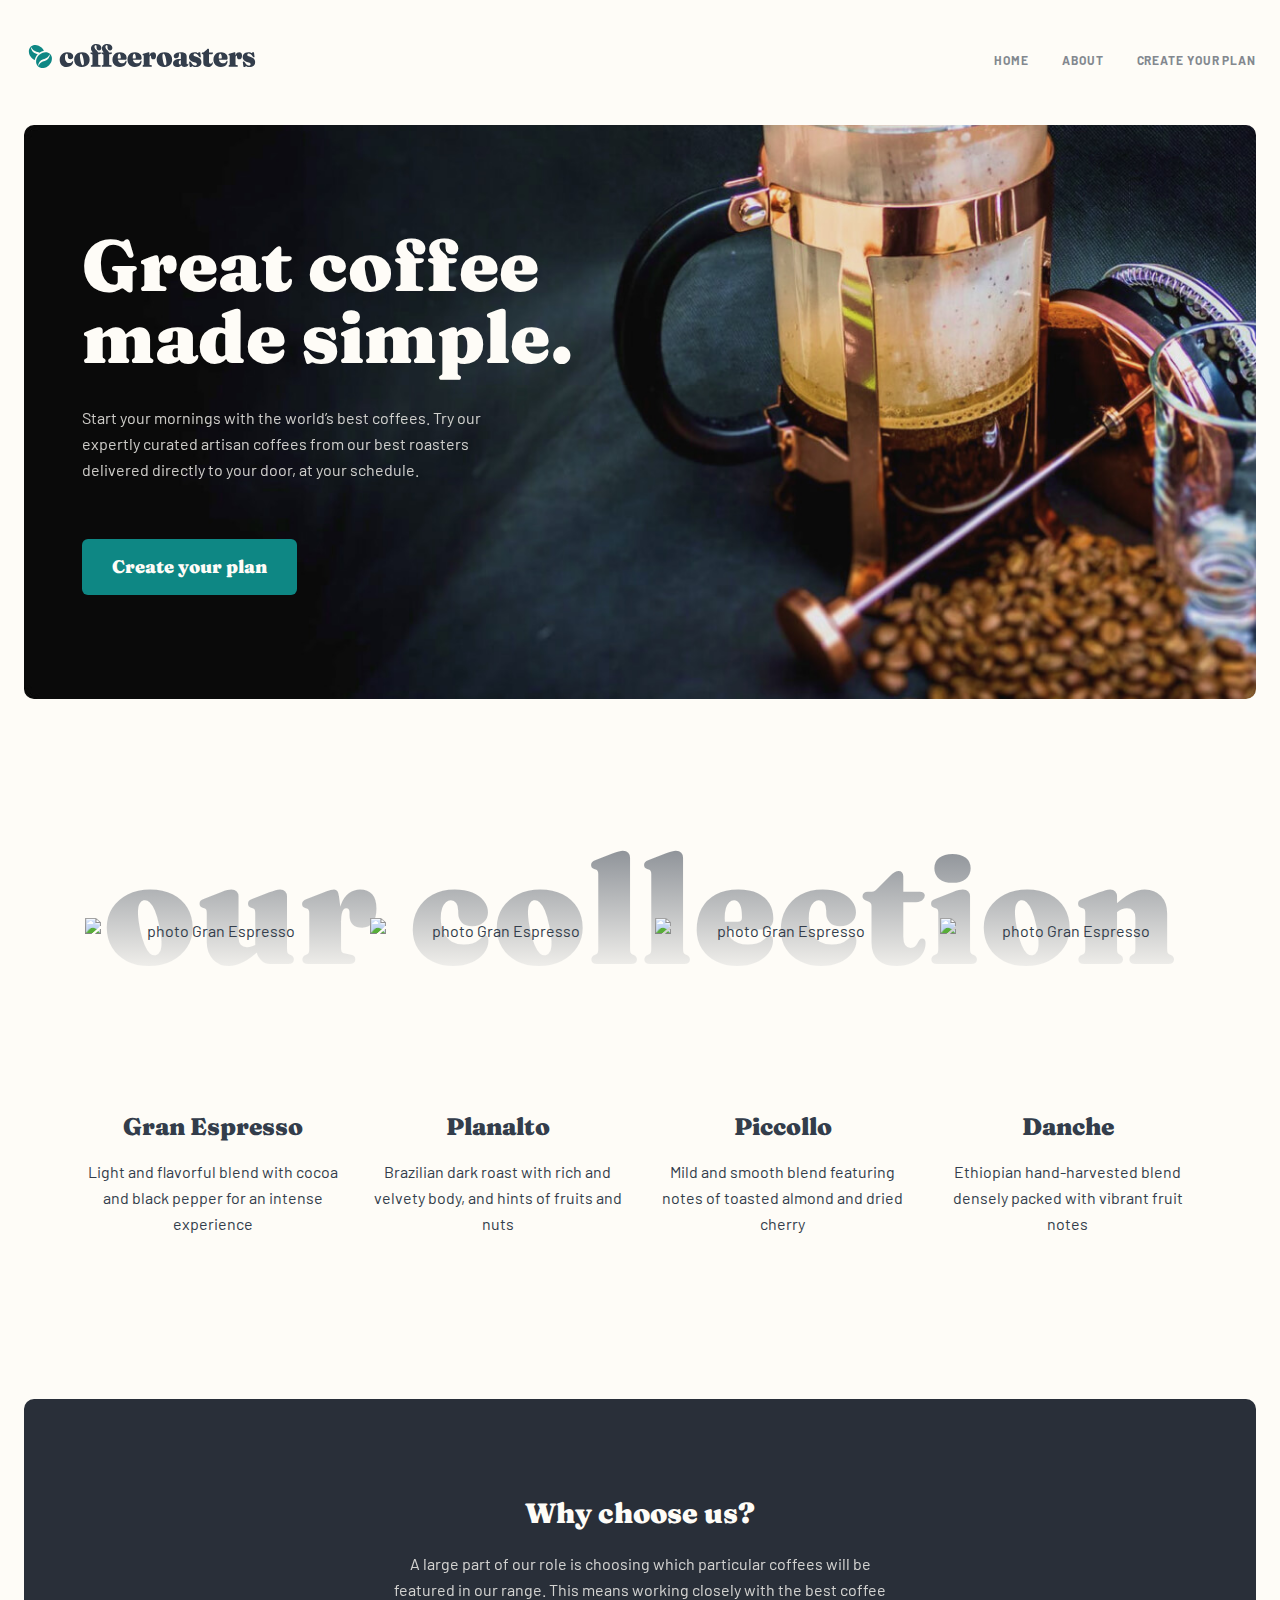
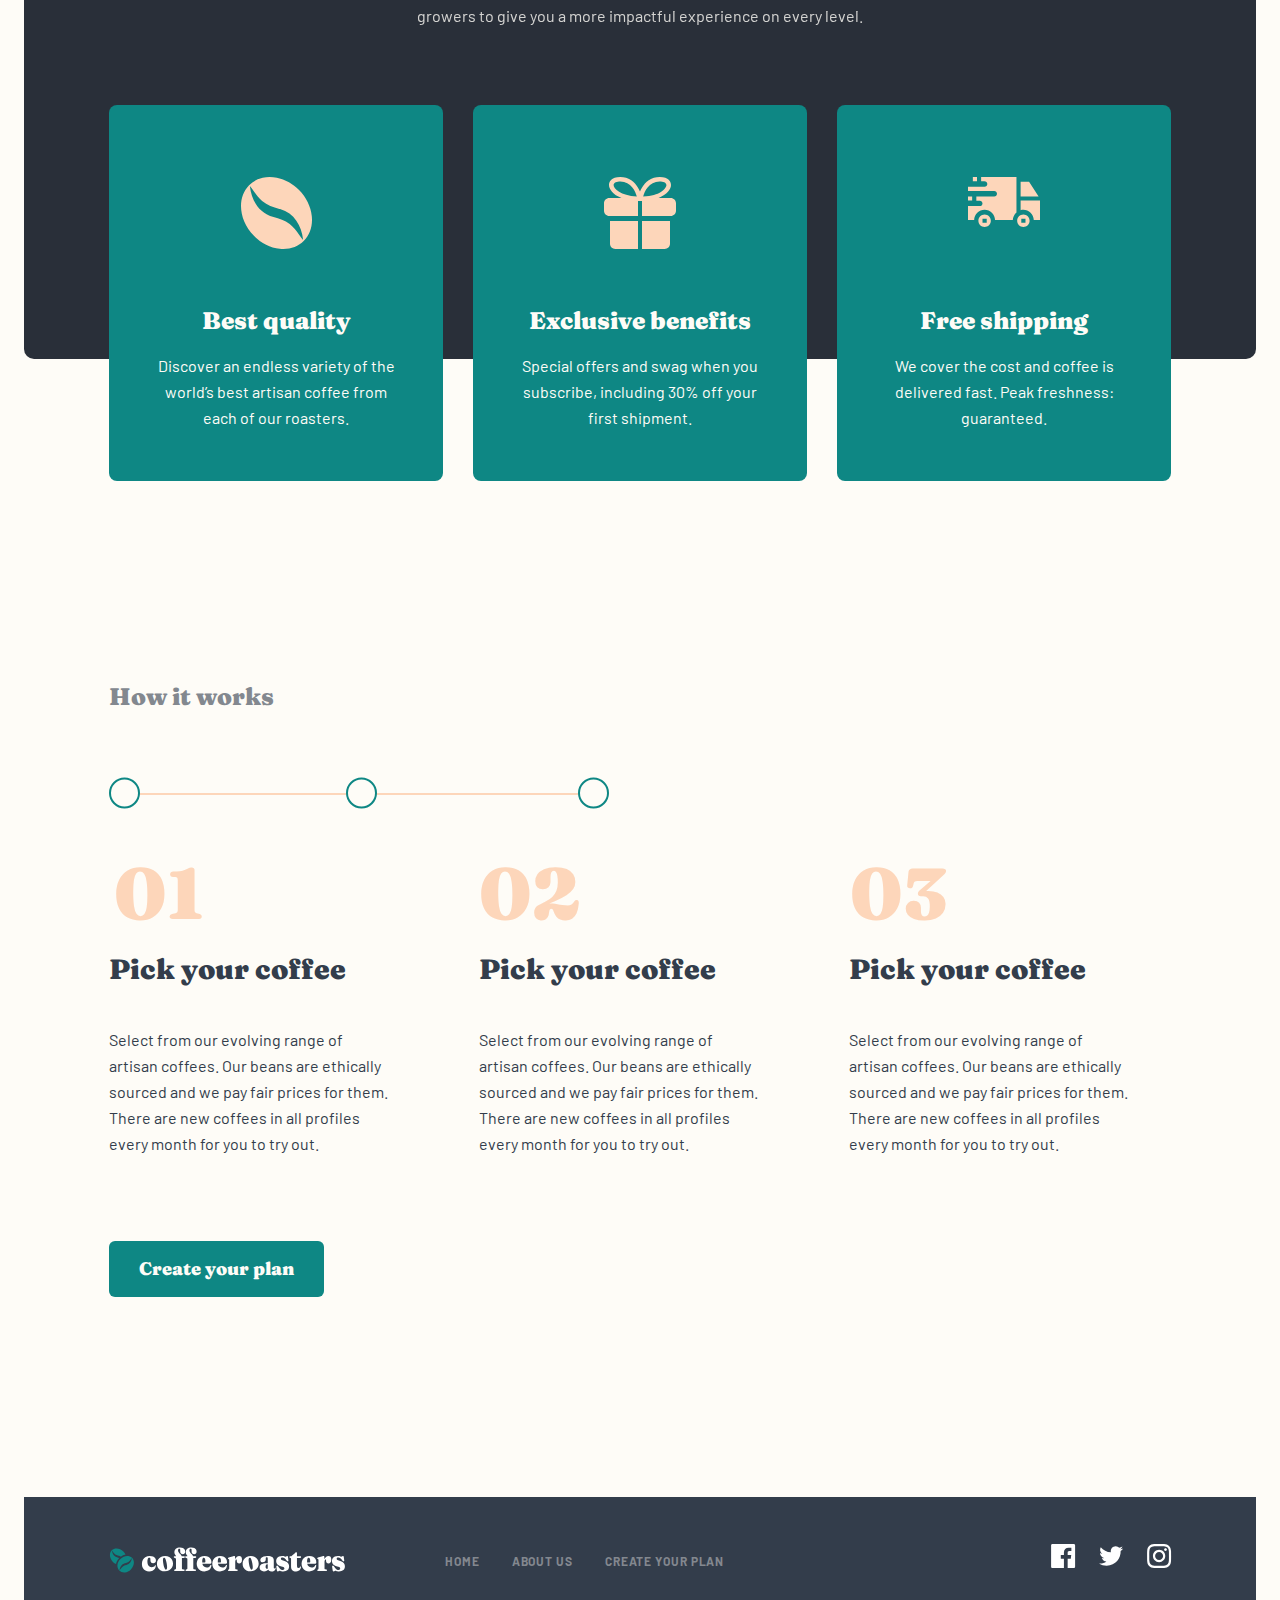
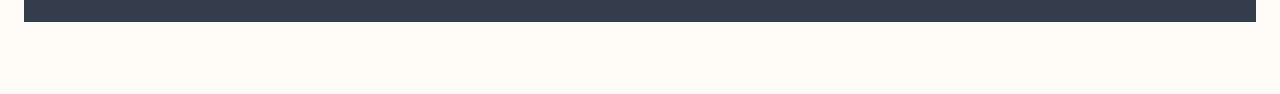
==== commit 86fb7645: "add about page and add images,  hero, commitment, quality sections" ====
--- a/index.html
+++ b/index.html
@@ -24,10 +24,10 @@
       <nav class="site-header__sitenav sitenav">
         <ul class="sitenav-list">
           <li class="sitenav-item">
-            <a href="#" class="sitenav-link">Home</a>
+            <a href="index.html" class="sitenav-link">Home</a>
           </li>
           <li class="sitenav-item">
-            <a href="#" class="sitenav-link">About</a>
+            <a href="about.html" class="sitenav-link">About</a>
           </li>
           <li class="sitenav-item">
             <a href="#" class="sitenav-link">Create your plan</a>
@@ -114,21 +114,25 @@
 <!-- HOW IT WORKS -->
 <section class="work-process">
   <h2 class="work-process__heading">How it works</h2>
-
+  <div class="work-process__rings">
+    <span class="work-process__ring work-process__ring--first"></span>
+    <span class="work-process__ring work-process__ring--second"></span>
+    <span class="work-process__ring work-process__ring--last"></span>
+  </div>
   <ol class="work-process__list">
-    <li class="work-proces__item item-process">
+    <li class="work-process__item item-process">
       <div class="item-process__box">
         <h3 class="item-process__heading">Pick your coffee</h3>
         <p class="item-process__info">Select from our evolving range of artisan coffees. Our beans are ethically sourced and we pay fair prices for them. There are new coffees in all profiles every month for you to try out.</p>
       </div>
     </li>
-    <li class="work-proces__item item-process">
+    <li class="work-process__item item-process">
       <div class="item-process__box">
         <h3 class="item-process__heading">Pick your coffee</h3>
         <p class="item-process__info">Select from our evolving range of artisan coffees. Our beans are ethically sourced and we pay fair prices for them. There are new coffees in all profiles every month for you to try out.</p>
       </div>
     </li>
-    <li class="work-proces__item item-process">
+    <li class="work-process__item item-process">
       <div class="item-process__box">
         <h3 class="item-process__heading">Pick your coffee</h3>
         <p class="item-process__info">Select from our evolving range of artisan coffees. Our beans are ethically sourced and we pay fair prices for them. There are new coffees in all profiles every month for you to try out.</p>
--- a/css/styles.css
+++ b/css/styles.css
@@ -408,7 +408,7 @@
   font-weight: 900;
   font-size: 24px;
   line-height: 32px;
-  font-family: var(--secondary-font);
+  font-family: var(--font-family-fancy);
   color: var(--grey);
   text-align: center;
 }
@@ -421,7 +421,7 @@
   counter-reset: steps;
 }
 
-.work-proces__item {
+.work-process__item {
   display: flex;
   flex-direction: column;
   align-items: center;
@@ -429,15 +429,15 @@
   counter-increment: steps;
 }
 
-.work-proces__item:not(:last-child){
+.work-process__item:not(:last-child){
   margin-bottom: 56px;
 }
 
-.work-proces__item::before {
+.work-process__item::before {
   width: 100px;
   margin-bottom: 24px;
   content: '0'  counter(steps);
-  font-family: var(--secondary-font);
+  font-family: var(--font-family-fancy);
   font-weight: 900;
   font-size: 72px;
   line-height: 72px;
@@ -450,7 +450,7 @@
 .item-process__heading {
   margin-top: 0;
   margin-bottom: 24px;
-  font-family: var(--secondary-font);
+  font-family: var(--font-family-fancy);
   color: var(--dark-grey-blue);
   font-weight: 900;
   font-size: 28px;
@@ -562,6 +562,199 @@
   opacity: 0.6;
 }
 
+/* ABOUT US - PAGE */
+
+.about{
+  background-image: url("../img/about-hero-bg-mobile.jpg");
+  background-repeat: no-repeat;
+  background-size: cover;
+  padding: 115px 24px 85px;
+  border-radius: 10px;
+
+}
+
+.about__inner {
+  color: var(--light-cream);
+  text-align: center;
+}
+
+.about__heading {
+  margin-top: 0;
+  margin-bottom: 24px;
+  font-family: var(--font-family-fancy);
+  font-weight: 900;
+  font-size: 28px;
+  line-height: 28px;
+}
+
+.about__info {
+  margin: 0;
+  color: var(--light-cream);
+  opacity: 0.8;
+}
+
+  /* COMMITMENT */
+  .commitment {
+    padding-top: 48px;
+    padding-bottom: 200px;
+
+  }
+
+  .commitment__wrapper {
+    text-align: center;
+  }
+
+  .commitment__img {
+    border-radius: 10px;
+    margin-bottom: 48px;
+  }
+
+  .commitment__inner {}
+
+  .commitment__heading {
+    margin-top: 0;
+    margin-bottom: 30px;
+    font-weight: 900;
+    font-family: var(--font-family-fancy);
+    font-size: 32px;
+    line-height: 48px;
+    color: var(--dark-grey-blue);
+  }
+
+  .commitment__info {
+    margin-top: 0;
+    margin-bottom: 0;
+    color: var(--dark-grey-blue);
+    opacity: 0.8;
+  }
+
+  /* QUALITY SECTION */
+  .quality {
+    position: relative;
+    z-index: 1;
+    padding: 142px 24px 60px;
+    background-color: var(--dark-grey-blue);
+    border-radius: 10px;
+  }
+
+  .quality::before {
+    content: '';
+    display: block;
+    z-index: 1;
+    position: absolute;
+    top: 0%;
+    transform: translateY(-50%);
+    left: 24px;
+    border-radius: 12px;
+    width: 280px;
+    height: 156px;
+    background-image: url("../img/about-quality-foto-mobile.jpg");
+  }
+
+
+  .quality__wrapper {
+    color: var(--light-cream);
+    text-align: center;
+  }
+  .quality__heading {
+    margin-top: 0;
+    margin-bottom: 24px;
+    font-weight: 900;
+    font-family: var(--font-family-fancy);
+    font-size: 28px;
+    line-height: 28px;
+  }
+
+  .quality__info {
+    margin: 0;
+    font-weight: normal;
+    font-size: 15px;
+    line-height: 25px;
+    opacity: 0.8;
+  }
+
+  .offices {
+    padding-top: 120px;
+    padding-bottom: 120px;
+  }
+
+  .offices__heading {
+    margin-top: 0;
+    margin-bottom: 72px;
+    font-weight: 900;
+    font-size: 24px;
+    line-height: 32px;
+    color: var(--grey);
+    text-align: center;
+    font-family: var(--font-family-fancy);
+  }
+
+  .offices__list {
+    margin: 0;
+    padding: 0;
+    list-style: none;
+  }
+
+  .offices__item:not(:last-child) {
+    margin-bottom: 80px;
+  }
+
+  .offices__item::before{
+    content: '';
+    width: 50px;
+    height: 50px;
+    margin-bottom: 48px;
+    background-repeat: no-repeat;
+    background-size: contain;
+    background-position: center center;
+    display: block;
+  }
+
+  .item-office--uk::before{
+    background-image: url("../img/map-uk.svg");
+  }
+
+  .item-office--canada::before{
+    background-image: url("../img/map-canada.svg");
+  }
+
+  .item-office--au::before{
+    background-image: url("../img/map-australia.svg");
+  }
+
+  .item-office {
+    display: flex;
+    align-items: center;
+    flex-direction: column;
+  }
+
+  .item-office__heading{
+    margin-top: 0;
+    margin-bottom: 22px;
+    font-weight: 900;
+    font-size: 28px;
+    line-height: 36px;
+    font-family: var(--font-family-fancy);
+  }
+
+  .item-office__address {
+    font-style: normal;
+    font-weight: normal;
+    font-size: 16px;
+    line-height: 26px;
+    margin-top: 0;
+    margin-bottom: 0;
+    color: var(--dark-grey-blue);
+    text-align: center;
+
+  }
+
+  .item-office__tel{
+    text-decoration: none;
+    display: block;
+    color: var(--dark-grey-blue);
+  }
+
 
 @media
 only screen and (-webkit-min-device-pixel-ratio: 2),
@@ -609,6 +802,12 @@
 
   .item-collection__img{
     margin-bottom: 0;
+  }
+
+
+  .item-work-process {
+    padding-left: 30px;
+    padding-right: 30px;
   }
 }
 
@@ -786,37 +985,37 @@
   line-height: 32px;
 }
 
-.work-process__circles{
+.work-process__rings{
   position: relative;
   margin-bottom: 62px;
   width: 500px;
   height: 2px ;
-  background-color: #FDD6BA;
+  background-color: var(--pale-orange);
   z-index: 1;
 }
 
-.work-process__circle{
+.work-process__ring{
   position: absolute;
   display: inline-block;
   width: 31px;
   height: 31px;
   border-radius: 50%;
-  border: 2px solid #0E8784;
+  border: 2px solid var(--dark-cyan) ;
   transform: translateY(-50%);
   z-index: 1;
-  background-color: var(--light-grey-bg);
- }
-
-
- .work-process__circle--start{
+  background-color: var(--light-cream);
+ }
+
+
+ .work-process__ring--first{
    left: 0;
  }
- .work-process__circle--middle{
+ .work-process__ring--second{
   left: calc(50% + -13px);
 
  }
 
- .work-process__circle--end{
+ .work-process__ring--last{
   right: 0;
 
  }
@@ -828,19 +1027,17 @@
 
 }
 
-.work-proces__item{
+.work-process__item{
+  position: relative;
+  z-index: 1;
   width: 225px;
   justify-content: start;
   text-align: left;
   align-items: start;
 }
 
-.work-proces__item::before{
-  margin-bottom: 42px;
-
-}
-
-.work-proces__item:not(:last-child){
+
+.work-process__item:not(:last-child){
   margin-right: 10px;
   margin-bottom: 0;
 }
@@ -1042,7 +1239,8 @@
 
  }
  .work-process__heading{
-   margin-bottom: 95px;
+  margin-top: 0;
+  margin-bottom: 80px;
  }
 
 
@@ -1050,10 +1248,10 @@
    margin-bottom: 84px;
  }
 
- .work-proces__item{
+ .work-process__item{
    width: 285px;
  }
-.work-proces__item:not(:last-child){
+.work-process__item:not(:last-child){
   margin-right: 85px;
 }
 
